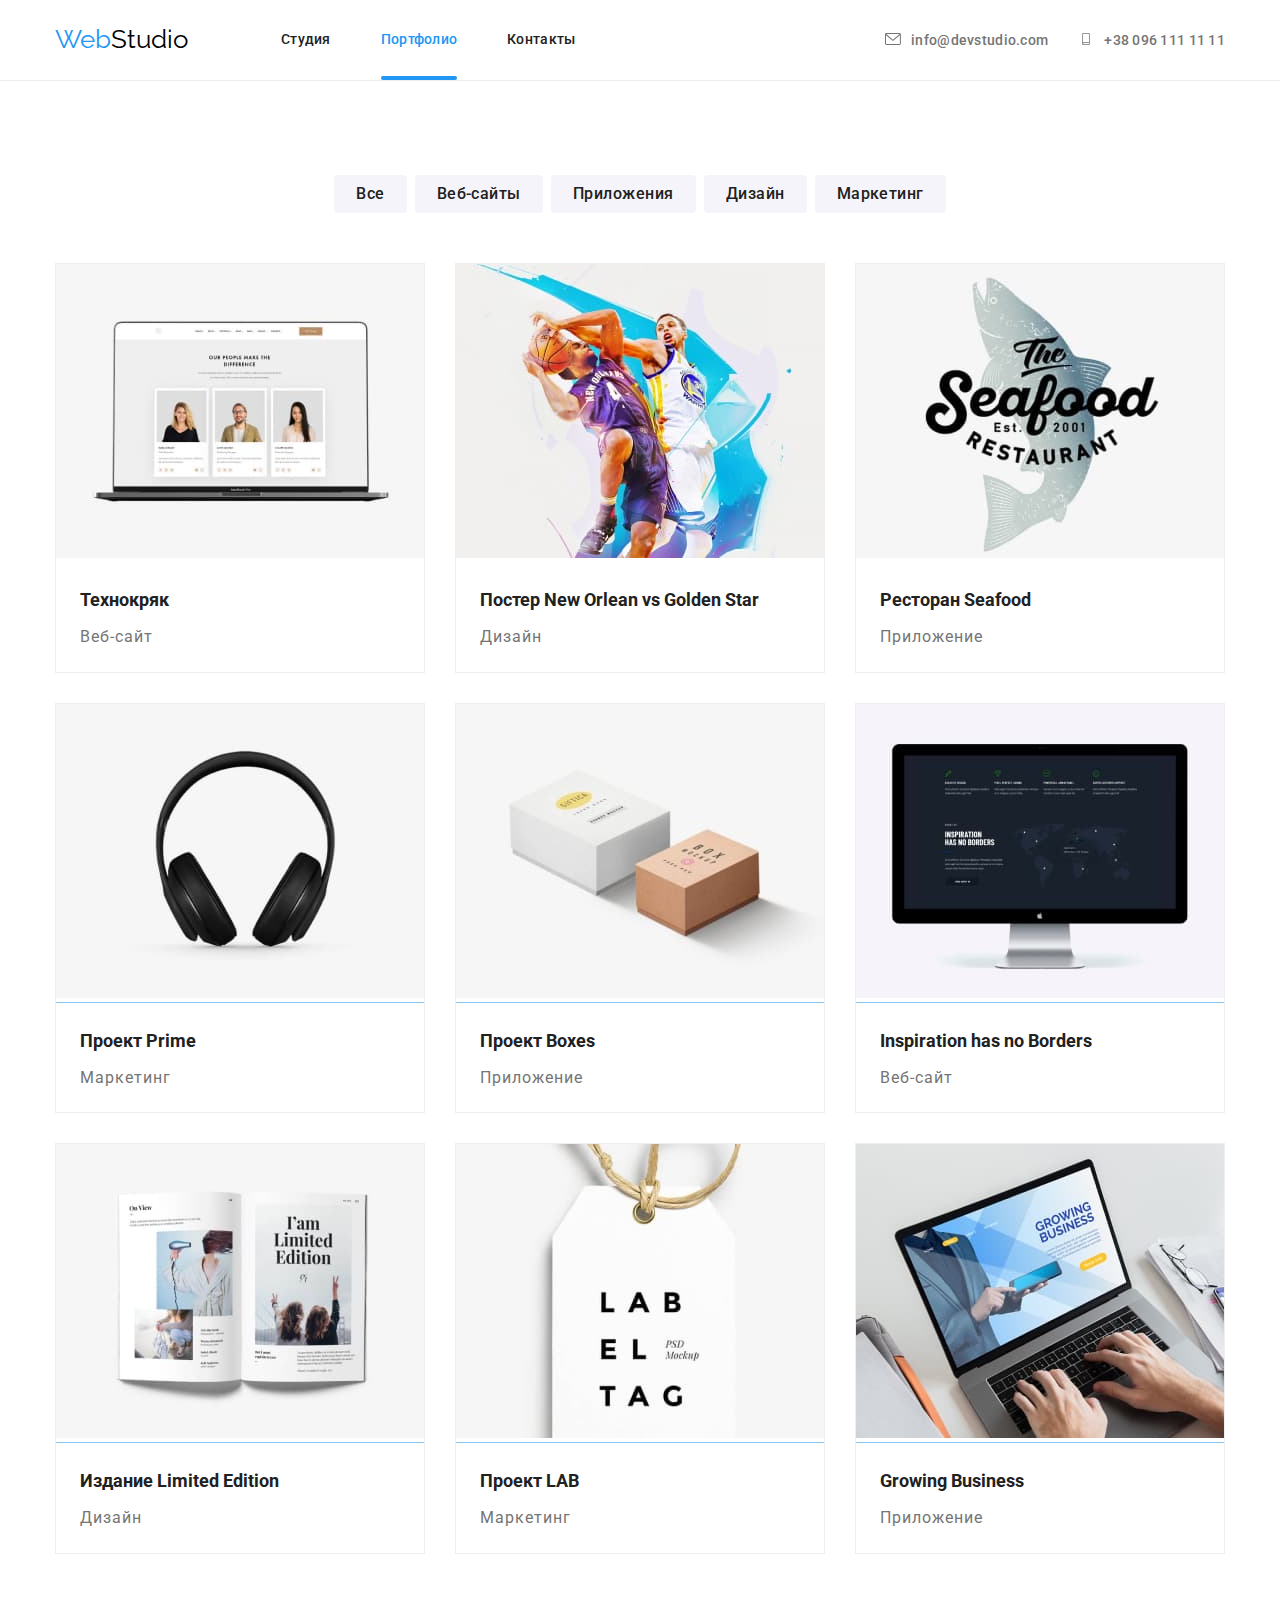
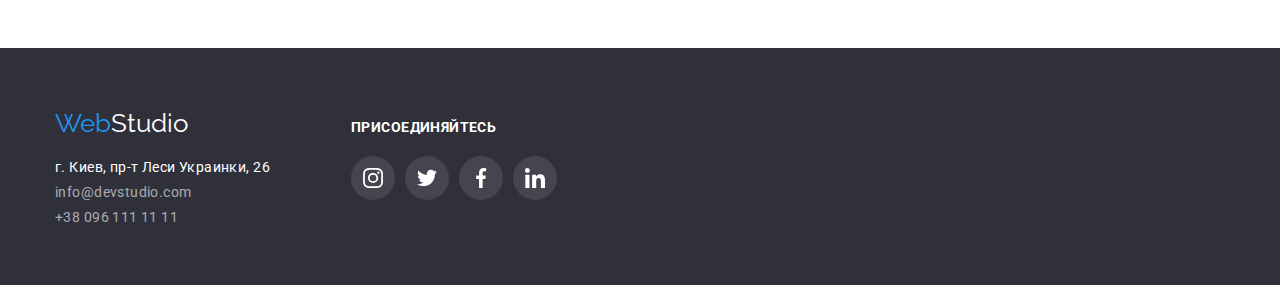
==== portfolio.html @ a305a468 "ДЗ-5" ====
<!DOCTYPE html>
<html lang="ru">

<head>
    <meta charset="UTF-8">
    <meta http-equiv="X-UA-Compatible" content="IE=edge">
    <meta name="viewport" content="width=device-width, initial-scale=1.0">
    <title>Студия</title>
    <link href="https://fonts.googleapis.com/css2?family=Raleway:wght@700&family=Roboto:wght@400;500;700;900&display=swap"
        rel="stylesheet">
        <link rel="stylesheet"
         href="https://cdnjs.cloudflare.com/ajax/libs/modern-normalize/1.1.0/modern-normalize.min.css">
    <link rel="stylesheet" href="./css/styles.css">
</head>

<body>

    <!-- Шапка сайта -->
<header>
    <div class="container">
        <nav>
            <a href="./index.html" lang="en" class="logo"><span class="start-logo">Web</span>Studio</a>

            <ul class="site-nav list">
                <li class="item"><a href="./index.html" class="link">Студия</a></li>
                <li class="item"><a href="./portfolio.html" class="link link-active current">Портфолио</a></li>
                <li class="item"><a href="" class="link">Контакты</a></li>
            </ul>

        </nav>

        <ul class="auth-nav list">
            <li class="contacts"><a href="mailto:info@devstudio.com" class="link"><svg class="link-icon" width="16" height="12">
                <use href="./images/icons.svg#icon-envelope"></use>
            </svg>info@devstudio.com</a></li>
            <li class="contacts"><a href="tel:+380961111111" class="link"><svg class="link-icon" width="16" height="12">
                <use href="./images/icons.svg#icon-smartphone"></use>
            </svg>+38 096 111 11 11</a></li>
        </ul>
    </div>
</header>


    <main class="portfolio">

        <h1 class="visibility-hidden">Portfolio</h1>

        <section class="section-button">
        <div class="container">
        <ul class="list-buttons">
            <li><button type="button">Все</button></li>
            <li><button type="button">Веб-сайты</button></li>
            <li><button type="button">Приложения</button></li>
            <li><button type="button">Дизайн</button></li>
            <li><button type="button">Маркетинг</button></li>
        </ul>
        
        <h2 class="visibility-hidden">Наши работы</h2>
        <ul class="cards">

            <li>
               <div class="card">
                <div class="card-hover-overlay"><img src="./images/portfolio_img_1.jpg" alt="Технокряк" width=370>
                <div class="hover-overlay">
                    <p class="hover-overlay-text">Технокряк это современная площадка распространения коронавируса. Компании используют
                        эту платформу для цифрового
                        шпионажа и атак на защищённые сервера конкурентов.</p>
                </div>
            </div>
                <div class="card-content">
                <h3>Технокряк</h3>
                <p>Веб-сайт</p>
            </div>
            </div>
            
            </li>
            <li>
                <div class="card">
                    <div class="card-hover-overlay"><img src="./images/portfolio_img_2.jpg" alt="Постер New Orlean vs Golden Star" width=370>
                        <div class="hover-overlay">
                            <p class="hover-overlay-text">Технокряк это современная площадка распространения коронавируса. Компании
                                используют
                                эту платформу для цифрового
                                шпионажа и атак на защищённые сервера конкурентов.</p>
                        </div>
                </div>
                <div class="card-content">
                    <h3>Постер New Orlean vs Golden Star</h3>
                    <p>Дизайн</p>
                </div>
                </div>
            </li>
            <li>
                <div class="card">
                    <div class="card-hover-overlay"><img src="./images/portfolio_img_3.jpg" alt="Ресторан Seafood" width=370>
                        <div class="hover-overlay">
                            <p class="hover-overlay-text">Технокряк это современная площадка распространения коронавируса. Компании
                                используют
                                эту платформу для цифрового
                                шпионажа и атак на защищённые сервера конкурентов.</p>
                        </div>
                </div>
                <div class="card-content">
                    <h3>Ресторан Seafood</h3>
                    <p>Приложение</p>
                </div>
                </div>
            </li>
            <li>
                <div class="card">
                    <div class="card-hover-overlay"><img src="./images/portfolio_img_4.jpg" alt="Проект Prime" width=370>
                        <div class="hover-overlay">
                            <p class="hover-overlay-text">Технокряк это современная площадка распространения коронавируса. Компании
                                используют
                                эту платформу для цифрового
                                шпионажа и атак на защищённые сервера конкурентов.</p>
                        </div>
                </div>
                <div class="card-content">
                    <h3>Проект Prime</h3>
                    <p>Маркетинг</p>
                </div>
                </div>
            </li>
            <li>
                <div class="card">
                    <div class="card-hover-overlay"><img src="./images/portfolio_img_5.jpg" alt="Проект Boxes" width=370>
                        <div class="hover-overlay">
                            <p class="hover-overlay-text">Технокряк это современная площадка распространения коронавируса. Компании
                                используют
                                эту платформу для цифрового
                                шпионажа и атак на защищённые сервера конкурентов.</p>
                        </div>
                </div>
                <div class="card-content">
                    <h3>Проект Boxes</h3>
                    <p>Приложение</p>
                </div>
                </div>
            </li>
            <li>
                <div class="card">
                    <div class="card-hover-overlay"><img src="./images/portfolio_img_6.jpg" alt="Inspiration has no Borders" width=370>
                        <div class="hover-overlay">
                            <p class="hover-overlay-text">Технокряк это современная площадка распространения коронавируса. Компании
                                используют
                                эту платформу для цифрового
                                шпионажа и атак на защищённые сервера конкурентов.</p>
                        </div>
                </div>
                <div class="card-content">
                    <h3>Inspiration has no Borders</h3>
                    <p>Веб-сайт</p>
                </div>
                </div>
            </li>
            <li>
                <div class="card">
                    <div class="card-hover-overlay"><img src="./images/portfolio_img_7.jpg" alt="Издание Limited Edition" width=370>
                        <div class="hover-overlay">
                            <p class="hover-overlay-text">Технокряк это современная площадка распространения коронавируса. Компании
                                используют
                                эту платформу для цифрового
                                шпионажа и атак на защищённые сервера конкурентов.</p>
                        </div>
                </div>
                <div class="card-content">
                    <h3>Издание Limited Edition</h3>
                    <p>Дизайн</p>
                </div>
                </div>
            </li>
            <li>
                <div class="card">
                    <div class="card-hover-overlay"><img src="./images/portfolio_img_8.jpg" alt="Проект LAB" width=370>
                        <div class="hover-overlay">
                            <p class="hover-overlay-text">Технокряк это современная площадка распространения коронавируса. Компании
                                используют
                                эту платформу для цифрового
                                шпионажа и атак на защищённые сервера конкурентов.</p>
                        </div>
                </div>
                <div class="card-content">
                    <h3>Проект LAB</h3>
                    <p>Маркетинг</p>
                </div>
                </div>
            </li>
            <li>
                <div class="card">
                    <div class="card-hover-overlay"><img src="./images/portfolio_img_9.jpg" alt="Growing Business">
                        <div class="hover-overlay">
                            <p class="hover-overlay-text">Технокряк это современная площадка распространения коронавируса. Компании
                                используют
                                эту платформу для цифрового
                                шпионажа и атак на защищённые сервера конкурентов.</p>
                        </div>
                </div>
                <div class="card-content">
                    <h3>Growing Business</h3>
                    <p>Приложение</p>
                </div>
                </div>
            </li>
        </ul>
        </div>
        </section>

    </main>

    <footer>
        <div class="container">
            <div class="footer-box">
                <div>
                    <a href="./index.html" lang="en" class="logo footer-logo"><span class="start-logo">Web</span>Studio</a>
    
                    <address class="address">
    
                        <p>г. Киев, пр-т Леси Украинки, 26</p>
                        <a href="mailto:info@devstudio.com" class="mail">info@devstudio.com</a>
                        <a href="tel:+380961111111" class="tel">+38 096 111 11 11</a>
                    </address>
                </div>
                <div class="footer-list-box">
                    <p class="footer-title">присоединяйтесь</p>
                    <ul class="footer-list">
                        <li class="footer-item">
                            <a href="https://www.instagram.com/" class="footer-social-link"><svg
                                    class="footer-social-network">
                                    <use href="./images/icons.svg#icon-instagram"></use>
                                    
                                </svg></a>
                        </li>
                        <li class="footer-item"><a href="https://twitter.com/" class="footer-social-link"><svg class="footer-social-network">
                                    <use href="./images/icons.svg#icon-twitter"></use>
                                    
                                </svg></a>
                        </li>
                        <li class="footer-item"><a href="https://www.facebook.com/" class="footer-social-link"><svg
                                    class="footer-social-network">
                                    <use href="./images/icons.svg#icon-facebook"></use>
                                    
                                </svg></a>
                        </li>
                        <li class="footer-item"><a href="https://www.linkedin.com/" class="footer-social-link"><svg
                                    class="footer-social-network">
                                    <use href="./images/icons.svg#icon-linkedin"></use>
                                </svg></a>
                        </li>
                    </ul>
                </div>
            </div>
    
        </div>
    </footer>

    

    </body>
    
    </html>
---- css/styles.css ----
:root {
  --primary-text-color: #212121;
  --title-text-color: #2196f3;
  --accent-color: #2196f3;
  --primary-white-color: #ffffff;
  --primary-black-color: #757575;
}

body {
  background-color: var(--primary-white-color);
  color: var(--primary-text-color);
  font-family: Roboto, sans-serif;
}

h1,
h2,
h3,
ul,
p {
  margin-top: 0px;
  margin-bottom: 0px;
}

ul {
  list-style: none;
  padding-left: 0;
}

h1,
h2 {
  text-align: center;
}

.visibility-hidden {
  visibility: hidden;
  position: absolute;
  clip: rect(0 0 0 0);
  width: 1px;
  height: 1px;
  margin: -1px;
}

.container {
  width: 1200px;
  margin-left: auto;
  margin-right: auto;
  padding-left: 15px;
  padding-right: 15px;
}
/* Шапка */
header {
  border-bottom: 1px solid #ececec;
}

header > .container {
  display: flex;
  align-items: center;
}

nav {
  display: flex;
  align-items: center;
}

/* лого */
.logo {
  color: #000000;
  font-family: Raleway;
  font-size: 26px;
  line-height: 1.2;
  text-decoration: none;
  margin-right: 93px;
}

.start-logo {
  color: var(--title-text-color);
}

.footer-nav > a {
  color: var(--primary-white-color);
}

.site-nav {
  display: flex;
}

/* навигация */
.site-nav .link {
  color: var(--primary-text-color);
  text-decoration: none;
  font-weight: 500;
  font-size: 14px;
  line-height: 1.14;
  letter-spacing: 0.02em;
  padding-top: 32px;
  padding-bottom: 32px;
  display: block;
  transition-property: color;
  transition-duration: 250ms;
  transition-timing-function: cubic-bezier(0.4, 0, 0.2, 1);
  position: relative;
}

.site-nav .item + .item {
  margin-left: 50px;
}

.site-nav .link:hover,
.site-nav .link:focus {
  color: var(--accent-color);
}

.site-nav .link-active {
  color: var(--accent-color);
}

.current::after {
  content: '';
  position: absolute;
  width: 100%;
  height: 4px;
  border-radius: 2px;
  background-color: var(--accent-color);
  display: block;
  bottom: 0px;
}

.auth-nav {
  display: flex;
  margin-left: auto;
}

/* контакты */
.auth-nav .link {
  color: var(--primary-black-color);
  text-decoration: none;
  font-weight: 500;
  font-size: 14px;
  line-height: 1.14;
  letter-spacing: 0.02em;
  transition-property: color;
  transition-duration: 250ms;
  transition-timing-function: cubic-bezier(0.4, 0, 0.2, 1);
}

.auth-nav .contacts + .contacts {
  margin-left: 30px;
}

.auth-nav .link:hover,
.auth-nav .link:focus {
  color: var(--accent-color);
}

.link-icon {
  margin-right: 10px;
  fill: var(--primary-black-color);
  transition-property: fill;
  transition-duration: 250ms;
  transition-timing-function: cubic-bezier(0.4, 0, 0.2, 1);
}

.auth-nav .link:hover .link-icon,
.auth-nav .link:focus .link-icon {
  fill: var(--accent-color);
}

/*  герои */
.hero {
  text-align: center;
  background-color: #2f303a;
  padding-top: 200px;
  padding-bottom: 200px;
  background-image: linear-gradient(rgba(47, 48, 58, 0.4), rgba(47, 48, 58, 0.4)),
    url(../images/hero.jpg);
}

.hero-title {
  color: var(--primary-white-color);
  font-weight: 900;
  font-size: 44px;
  line-height: 1.36;
  text-transform: uppercase;
  margin-bottom: 30px;
  margin-left: auto;
  margin-right: auto;
  width: 696px;
  letter-spacing: 0.06em;
}

.button {
  background-color: var(--title-text-color);
  color: var(--primary-white-color);
  cursor: pointer;
  font-weight: 700;
  font-size: 16px;
  line-height: 1.87;
  display: inline-block;
  align-items: center;
  text-align: center;
  letter-spacing: 0.06em;
  font-family: Roboto;
  border-radius: 4px;
  padding: 10px 32px 10px 32px;
}

/* заголовки h2 */
.section-title {
  font-weight: 700;
  font-size: 36px;
  line-height: 1.16;
  text-align: center;
  letter-spacing: 0.03em;
  margin-bottom: 50px;
}

/* секция скилов */

.section-skills {
  padding-bottom: 94px;
  padding-top: 94px;
}

.list-skills {
  display: flex;
  padding-left: 0;
}

.list-skills > li {
  width: calc((100% - 90px) / 4);
  margin-right: 30px;
}

.flex-element:nth-child(4n) {
  margin-right: 0;
}

.box-icons {
  width: 270px;
  height: 120px;
  background-color: #f5f4fa;
  text-align: center;
  padding-top: 25px;
  padding-bottom: 25px;
  margin-bottom: 30px;
}

.skill-icons {
  width: 70px;
  height: 70px;
}

.flex-element h3 {
  margin-bottom: 10px;
}

.list-skills h3 {
  font-weight: 700;
  font-size: 14px;
  line-height: 1.14;
  letter-spacing: 0.03em;
  text-transform: uppercase;
  margin-bottom: 10px;
}

.list-skills p {
  color: var(--primary-black-color);
  font-size: 14px;
  line-height: 1.71;
  letter-spacing: 0.03em;
}

/* секция Чем мы занимаемся */

.section-images {
  padding-bottom: 94px;
}

.images {
  display: flex;
  padding-left: 0;
}

.images .img {
  width: calc((100% - 60px) / 3);
  margin-right: 30px;
  display: block;
  max-width: 100%;
}

.img:nth-child(3n) {
  margin-right: 0;
}

.tumb-img-text {
  position: relative;
}

.box-text {
  position: absolute;
  width: 100%;
  height: 70px;
  bottom: 0;
  background: rgba(47, 48, 58, 0.8);
  display: flex;
  display: block;
  justify-content: center;
  align-items: center;
}

.section-images-text {
  display: block;
  font-weight: 700;
  font-size: 14px;
  line-height: 1.14;
  letter-spacing: 0.03em;
  text-transform: uppercase;
  color: #ffffff;
  padding-top: 27px;
  text-align: center;
}

/* секция наша команда */

.section-command {
  background-color: #f5f4fa;
  margin-bottom: 0;
  padding-top: 94px;
  padding-bottom: 94px;
}

.section-command ul {
  display: flex;
  padding-left: 0;
}

.section-command-title {
  margin-bottom: 50px;
  font-weight: 700;
  font-size: 36px;
  line-height: 1.16;
  text-align: center;
  letter-spacing: 0.03em;
}

.command {
  width: calc((100% - 90px) / 4);
  margin-right: 30px;
  display: block;
  box-shadow: 0px 1px 3px rgba(0, 0, 0, 0.12), 0px 1px 1px rgba(0, 0, 0, 0.14),
    0px 2px 1px rgba(0, 0, 0, 0.2);
  border-radius: 0px 0px 4px 4px;
  background-color: var(--primary-white-color);
}

.command:nth-child(4n) {
  margin-right: 0;
}
.section-command h3 {
  font-weight: 500;
  font-size: 16px;
  line-height: 1.19;
  text-align: center;
  letter-spacing: 0.03em;
  margin-bottom: 10px;
}

.section-command p {
  color: var(--primary-black-color);
  font-size: 16px;
  line-height: 1.19;
  text-align: center;
  letter-spacing: 0.03em;
  margin-bottom: 16px;
}

.card-thumb-content {
  padding-top: 30px;
  padding-bottom: 30px;
}

.list-social-networks {
  display: flex;
  justify-content: center;
}

.command-item {
  margin-right: 10px;
}

.command-item:nth-child(4n) {
  margin-right: 0;
}

.social-link {
  display: block;
  width: 44px;
  height: 44px;
  border-radius: 90px;
  padding: 12px;
  transition-property: background-color;
  transition-duration: 250ms;
  transition-timing-function: cubic-bezier(0.4, 0, 0.2, 1);
}

.social-link:focus,
.social-link:hover {
  background-color: var(--accent-color);
}

.social-link:focus .social-network,
.social-link:hover .social-network {
  fill: var(--primary-white-color);
}

.social-network {
  display: block;
  width: 20px;
  height: 20px;
  fill: #afb1b8;
  transition-property: fill;
  transition-duration: 250ms;
  transition-timing-function: cubic-bezier(0.4, 0, 0.2, 1);
}

/* Наши постоянные клиенты */

.section-clients {
  padding-top: 94px;
  padding-bottom: 94px;
}

.clients-list {
  display: flex;
  padding-left: 0;
}

.client {
  margin-right: 30px;
}

.client:nth-child(6n) {
  margin-right: 0px;
}

.client-link {
  display: block;
  width: 170px;
  height: 106px;
  border: 1px solid #afb1b8;
  padding: 16px 32px;
  transition-property: border;
  transition-duration: 250ms;
  transition-timing-function: cubic-bezier(0.4, 0, 0.2, 1);
}

.client-link:hover,
.client-link:focus {
  border: 1px solid var(--accent-color);
}

.client-link:focus .client-icon,
.client-link:hover .client-icon {
  fill: var(--accent-color);
}

.client-icon {
  display: block;
  width: 106px;
  height: 60px;
  fill: #afb1b8;
  transition-property: fill;
  transition-duration: 250ms;
  transition-timing-function: cubic-bezier(0.4, 0, 0.2, 1);
}

/* подвал */
footer {
  background-color: #2f303a;
  padding-top: 60px;
  padding-bottom: 60px;
}

.footer-box {
  display: flex;
}

.footer-logo {
  margin-bottom: 20px;
  display: inline-block;
  color: var(--primary-white-color);
}
.address > p,
.address > a {
  color: rgba(255, 255, 255, 0.6);
  text-decoration: none;
  font-size: 14px;
  line-height: 1, 71;
  letter-spacing: 0.03em;
  font-style: normal;
  display: block;
  transition-property: color;
  transition-duration: 250ms;
  transition-timing-function: cubic-bezier(0.4, 0, 0.2, 1);
}

.address > p {
  margin-bottom: 9px;
  color: var(--primary-white-color);
}

.mail {
  margin-bottom: 9px;
}

.address > a:hover,
.address > a:focus {
  color: var(--accent-color);
}

.footer-list-box {
  margin-left: 70px;
  padding-top: 12px;
}

.footer-title {
  font-weight: bold;
  font-size: 14px;
  line-height: 1.14;
  letter-spacing: 0.03em;
  text-transform: uppercase;
  color: var(--primary-white-color);
  margin-bottom: 20px;
}

.footer-list {
  display: flex;
  padding-left: 0;
}

.footer-item {
  margin-right: 10px;
}

.footer-item:nth-child(4n) {
  margin-right: 0px;
}

.footer-social-link {
  display: block;
  width: 44px;
  height: 44px;
  border-radius: 90px;
  padding: 12px;
  background-color: rgba(255, 255, 255, 0.1);
  transition-property: background-color;
  transition-duration: 250ms;
  transition-timing-function: cubic-bezier(0.4, 0, 0.2, 1);
}

.footer-social-link:nth-child(4n) {
  margin-right: 0px;
}

.footer-social-link:focus,
.footer-social-link:hover {
  background-color: var(--accent-color);
}

.footer-social-network {
  display: block;
  width: 20px;
  height: 20px;
  fill: var(--primary-white-color);
}

/* портфолио */

.portfolio {
  padding-top: 94px;
  padding-bottom: 94px;
}

.list-buttons {
  display: flex;
  justify-content: center;
  padding-left: 0;
  margin-bottom: 50px;
}

.portfolio button {
  background-color: #f5f4fa;
  color: var(--primary-text-color);
  font-weight: 500;
  font-size: 16px;
  line-height: 1.62;
  text-align: center;
  letter-spacing: 0.03em;
  cursor: pointer;
  font-family: Roboto;
  border-radius: 4px;
  padding: 6px 22px;
  border: none;
  transition-property: background-color, color, filter;
  transition-duration: 250ms;
  transition-timing-function: cubic-bezier(0.4, 0, 0.2, 1);
}

.list-buttons > li {
  margin-right: 8px;
}

.list-buttons > li:nth-child(5n) {
  margin-right: 0;
}

.portfolio button:hover,
.portfolio button:focus {
  background-color: var(--accent-color);
  color: var(--primary-white-color);
  filter: drop-shadow(0px 4px 4px rgba(0, 0, 0, 0.25));
}

.cards {
  display: flex;
  flex-wrap: wrap;
  padding-left: 0;
}

.card {
  cursor: pointer;
  transition-property: box-shadow;
  transition-duration: 250ms;
  transition-timing-function: cubic-bezier(0.4, 0, 0.2, 1);
}

.card-hover-overlay {
  position: relative;
  overflow: hidden;
}

.hover-overlay {
  position: absolute;
  top: 0;
  left: 0;
  width: 100%;
  height: 100%;
  background: rgba(33, 150, 243, 0.9);
  padding: 63px 24px;
  transform: translateY(100%);
  transition-property: transform;
  transition-duration: 250ms;
  transition-timing-function: cubic-bezier(0.4, 0, 0.2, 1);
}

.hover-overlay-text {
  font-size: 18px;
  line-height: 1.56;
  letter-spacing: 0.03em;
  color: rgba(255, 255, 255, 1);
}

.card:focus,
.card:hover {
  box-shadow: 0px 1px 1px rgba(0, 0, 0, 0.12), 0px 4px 4px rgba(0, 0, 0, 0.06),
    1px 4px 6px rgba(0, 0, 0, 0.16);
}

.card:hover .hover-overlay {
  transform: translateY(0);
}

.card-content {
  padding: 20px 24px;
}

.cards > li {
  margin-right: 30px;
  margin-bottom: 30px;
  width: calc((100% - 60px) / 3);
  border: 1px solid #eeeeee;
}

.cards > li:nth-child(3n) {
  margin-right: 0;
}

.cards > li:nth-last-child(-n + 3) {
  margin-bottom: 0;
}

.portfolio h3 {
  color: var(--primary-text-color);
  font-weight: 700;
  font-size: 18px;
  line-height: 2;
  margin-bottom: 4px;
}

.portfolio p {
  color: var(--primary-black-color);
  font-size: 16px;
  line-height: 1.87;
  letter-spacing: 0.06em;
}

.backdrop {
  position: fixed;
  top: 0;
  width: 100vw;
  height: 100vh;
  background: rgba(0, 0, 0, 0.2);
  display: flex;
  justify-content: center;
  align-items: center;
  transition: opacity 250ms cubic-bezier(0.4, 0, 0.2, 1),
    visibility 250ms cubic-bezier(0.4, 0, 0.2, 1);
}

.backdrop.is-hidden {
  opacity: 0;
  visibility: hidden;
  pointer-events: none;
}

.modal {
  position: relative;
  width: 528px;
  height: 581px;
  background-color: rgba(255, 255, 255, 1);
  border-radius: 4px;
}

.close-btn {
  position: absolute;
  right: 14px;
  top: 14px;
  width: 30px;
  height: 30px;
  background: #ffffff;
  border: 1px solid rgba(0, 0, 0, 0.1);
  box-sizing: border-box;
  border-radius: 50%;
  display: flex;
  align-items: center;
  justify-content: center;
}
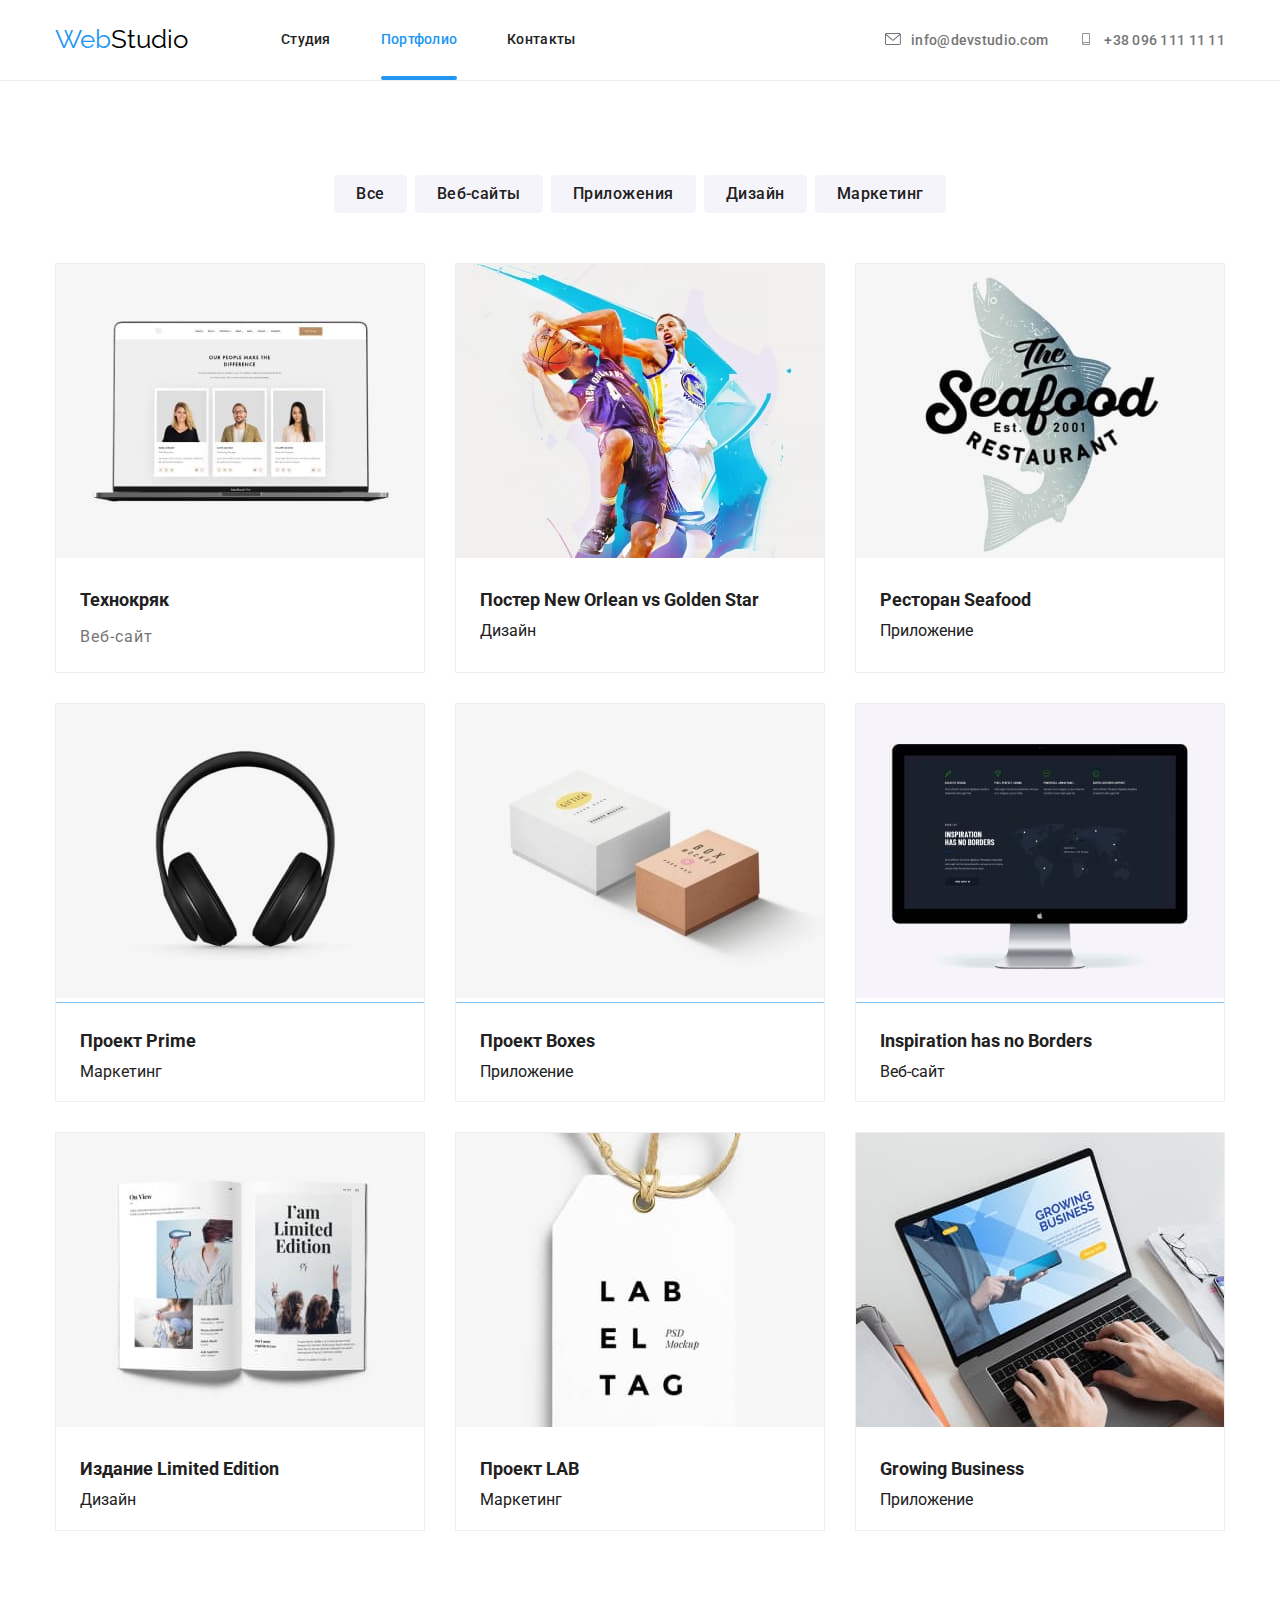
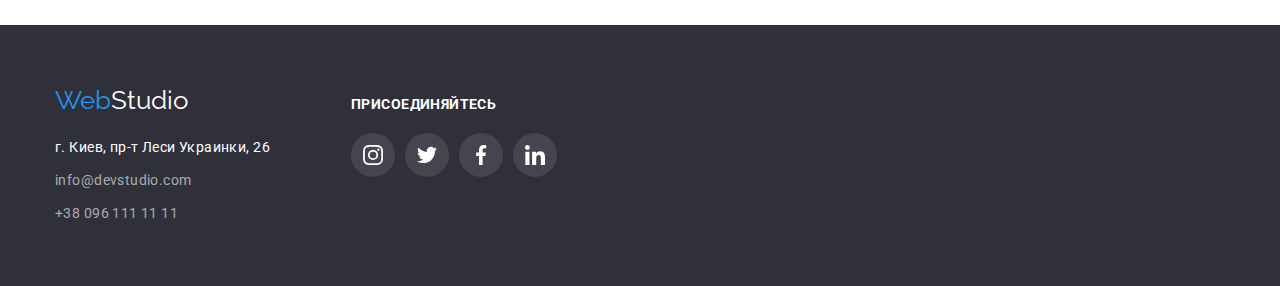
==== commit 0e176a77: "Внесены правки ДЗ - 5" ====
--- a/portfolio.html
+++ b/portfolio.html
@@ -69,7 +69,7 @@
             </div>
                 <div class="card-content">
                 <h3>Технокряк</h3>
-                <p>Веб-сайт</p>
+                <p class="card-content-text">Веб-сайт</p>
             </div>
             </div>
             
--- a/css/styles.css
+++ b/css/styles.css
@@ -240,9 +240,10 @@
   height: 120px;
   background-color: #f5f4fa;
   text-align: center;
-  padding-top: 25px;
-  padding-bottom: 25px;
   margin-bottom: 30px;
+  display: flex;
+  align-items: center;
+  justify-content: center;
 }
 
 .skill-icons {
@@ -303,7 +304,6 @@
   bottom: 0;
   background: rgba(47, 48, 58, 0.8);
   display: flex;
-  display: block;
   justify-content: center;
   align-items: center;
 }
@@ -316,8 +316,6 @@
   letter-spacing: 0.03em;
   text-transform: uppercase;
   color: #ffffff;
-  padding-top: 27px;
-  text-align: center;
 }
 
 /* секция наша команда */
@@ -444,14 +442,15 @@
 }
 
 .client-link {
-  display: block;
   width: 170px;
-  height: 106px;
+  height: 92px;
   border: 1px solid #afb1b8;
-  padding: 16px 32px;
   transition-property: border;
   transition-duration: 250ms;
   transition-timing-function: cubic-bezier(0.4, 0, 0.2, 1);
+  display: flex;
+  align-items: center;
+  justify-content: center;
 }
 
 .client-link:hover,
@@ -495,7 +494,7 @@
   color: rgba(255, 255, 255, 0.6);
   text-decoration: none;
   font-size: 14px;
-  line-height: 1, 71;
+  line-height: 1.71;
   letter-spacing: 0.03em;
   font-style: normal;
   display: block;
@@ -657,7 +656,7 @@
   font-size: 18px;
   line-height: 1.56;
   letter-spacing: 0.03em;
-  color: rgba(255, 255, 255, 1);
+  color: var(--primary-white-color);
 }
 
 .card:focus,
@@ -697,7 +696,7 @@
   margin-bottom: 4px;
 }
 
-.portfolio p {
+.portfolio .card-content-text {
   color: var(--primary-black-color);
   font-size: 16px;
   line-height: 1.87;
